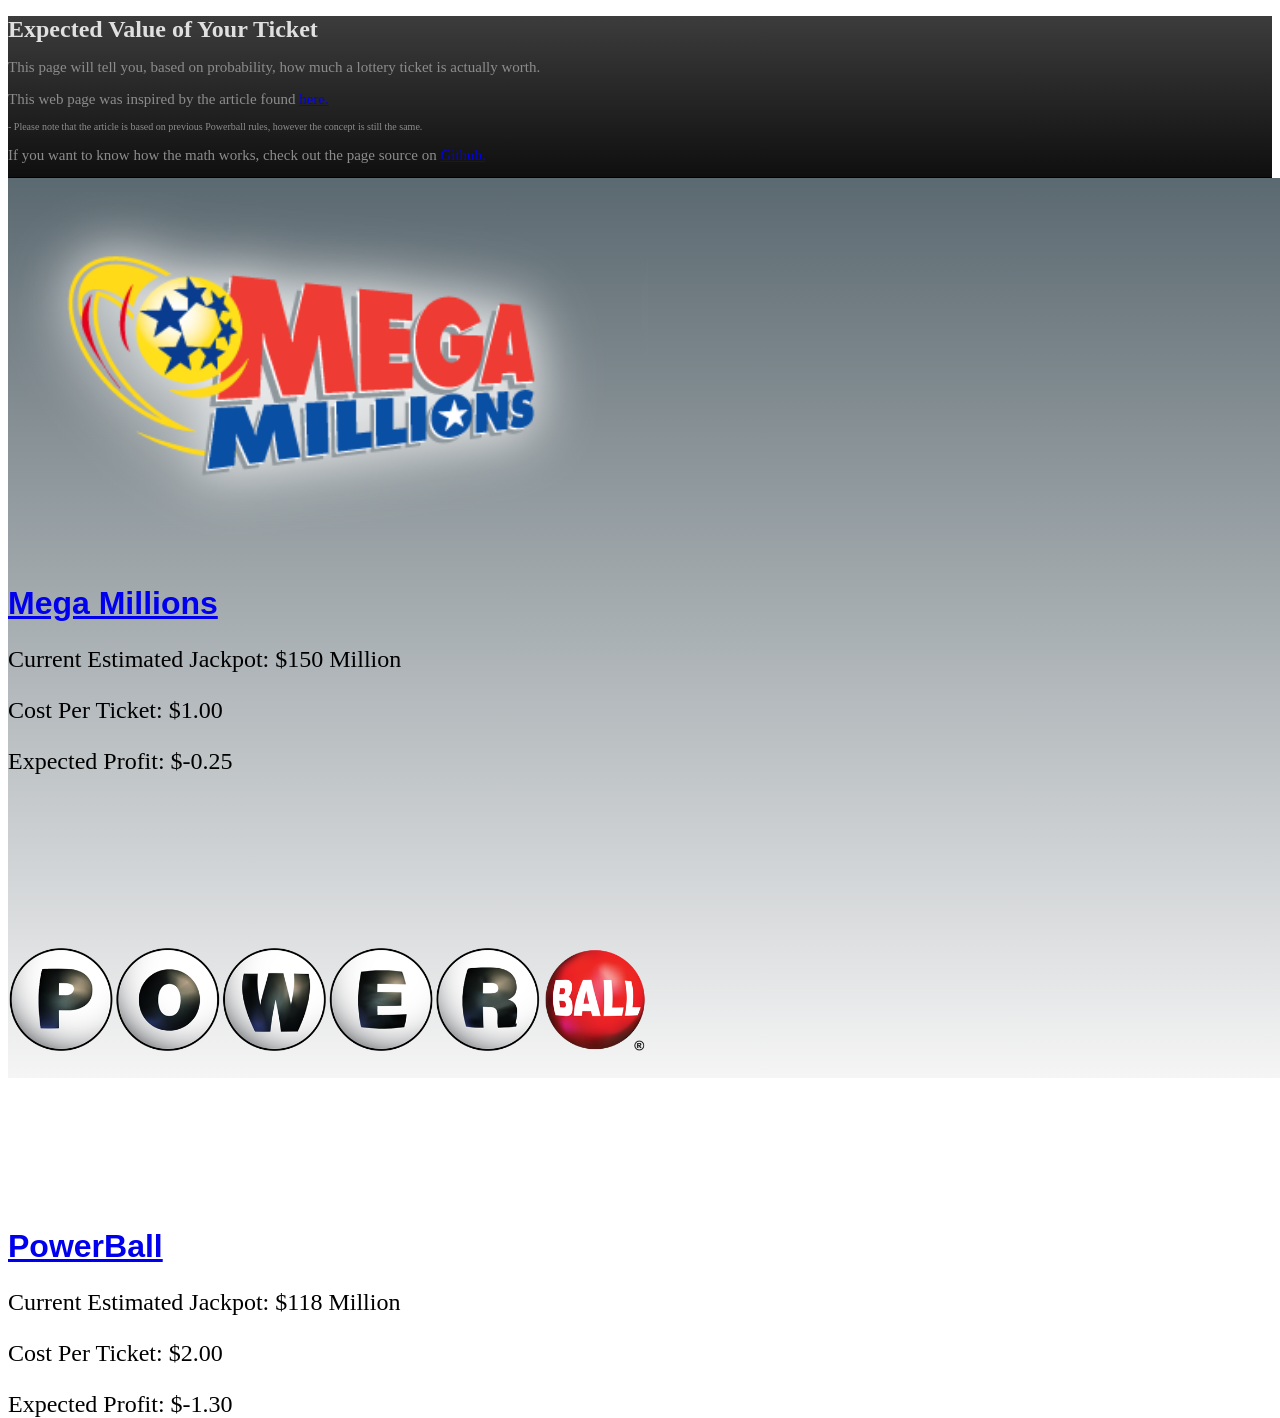
==== index.html @ 7845a8ab "Working fetch for powerball" ====
<!DOCTYPE html>
<html lang="en">
    <head>
        <meta charset="utf-8">
        <meta http-equiv="X-UA-Compatible" content="IE=edge">
        <meta name="viewport" content="width=device-width, initial-scale=1">

        <link rel="shortcut icon" href="src/favicon.ico" type="image/x-icon" />
        <title>Lottery Ticket Expected Value</title>

        <!-- Bootstrap -->
        <link href="bootstrap/css/bootstrap.min.css" rel="stylesheet">
        <link rel="stylesheet" href="main.css">
        <!-- HTML5 shim and Respond.js for IE8 support of HTML5 elements and media queries -->
        <!--[if lt IE 9]>-->
        <script src="https://oss.maxcdn.com/html5shiv/3.7.3/html5shiv.min.js"></script>
        <script src="https://oss.maxcdn.com/respond/1.4.2/respond.min.js"></script>
        <![endif]-->

        <!-- jQuery (necessary for Bootstrap's JavaScript plugins) -->
        <script src="https://ajax.googleapis.com/ajax/libs/jquery/1.12.4/jquery.min.js"></script>
        <!-- Include all compiled plugins (below), or include individual files as needed -->
        <script src="bootstrap/js/bootstrap.min.js"></script>
        <script src="CalculateValue.js"></script>

    </head>

    <body>
    <div class="title">
        <div class="container">
            <h1>Expected Value of Your Ticket</h1>
            <p>This page will tell you, based on probability, how much a lottery ticket is actually worth.</p>
            <div class="moreInfo">
                <p id="1">This web page was inspired by the article found
                    <a href="http://www.businessinsider.com/heres-when-math-says-you-should-start-to-care-about-powerball-2013-9">here.</a>
                </p>
                <p id="finePrint">- Please note that the article is based on previous Powerball rules, however the concept is still the same.</p>
                <p id="2">If you want to know how the math works, check out the page source on
                    <a href="https://github.com/bquinn17/LotteryTicket">Github.</a>
                </p>
            </div>
        </div>
    </div>
    <div class="body">
            <div class="container">
                <div class="row">
                    <div class="col-md-6">
                        <div class="MMheader">
                            <img src="src/MMLogo.png" vspace="14" style='width: 50%; object-fit: contain'/>
                            <h1><a href="http://www.megamillions.com/">Mega Millions</a></h1>
                            <p id="m_jackpot">Current Estimated Jackpot: $</p>
                            <!--Option to select <p>Cash Option: $13 million</p>-->
                            <p id="m_price">Cost Per Ticket: $</p>
                            <p id="m_value">Expected Profit: $</p>
                        </div>
                        <!--<div class="calculations">
                            <h1>Show me the math!!</h1>
                        </div>
                        <div class="MMTable">
                            <img src="src/MMWinningTable.png" style='height: 100%; width: 75%; object-fit: contain'/>
                        </div>-->
                    </div>
                    <div class="col-md-6">
                        <div class="PBheader">
                            <img src="src/PBLogo.png" style='width: 50%; object-fit: contain'/>
                            <h1><a href="https://www.powerball.com/">PowerBall</a></h1>
                            <p id="p_jackpot">Current Estimated Jackpot: $</p>
                            <!-- Option to select <p>$330.6 Million Cash Value</p> -->
                            <p id="p_price">Cost Per Ticket: $</p>
                            <!-- <p>Number of tickets you purchase-->
                            <p id="p_value">Expected Profit: $</p>
                        </div>
                        <!--<div class="calculations">
                            <h1>Show me the math!!</h1>
                        </div>
                        <div class="MMTable">
                            <img src="src/PBWinningTable.png" style='height: 100%; width: 75%; object-fit: contain'/>
                        </div>-->
                    </div>
                </div>
            </div>
        </div>
        <script>
            function initializeValues(data) {
                calculateValue("m", data.megamillions, 1, 1);
                calculateValue("p", data.powerball, 2, 1);
            }

            fetch("data/current_jackpots.json")
                .then(function(response) {
                    if (!response.ok) {
                        throw new Error("Unable to load jackpot values.");
                    }
                    return response.json();
                })
                .then(function(data) {
                    initializeValues(data);
                })
                .catch(function() {
                    // Fallback values if the Python endpoint is unavailable.
                    initializeValues({
                        megamillions: 0.0,
                        powerball: 0.0
                    });
                });
        </script>
    </body>
</html>
---- main.css ----
.title {
    /*#232d32*/
    background: linear-gradient(#3c3c3c, #0f0f0f);
    border-bottom: 1px solid #000000;
    text-align-all: center;
    font-family: "Helvetica Neue", serif;
}

.title h1 {
    color: #e0e0e0;
    font-size: 24px;
    font-weight: bold;
    align-content: center;
}

.title p {
    color: #8c8c8c;
    font-size: 15px;
    margin-bottom: 13px;
}

.title .moreInfo #finePrint{
    font-size: 10px;
}

.body {
    height: 100%;
    min-height: 80%;
    width: 100%;
    position: absolute;
    background: linear-gradient(#5b6970, whitesmoke);
    /*background: linear-gradient(#204d74, #99ccff);*/
    font-size: 24px;
}

.body h1 {
    font-family: 'Shift', sans-serif;
    font-size: 32px;
    font-weight: bold;
}
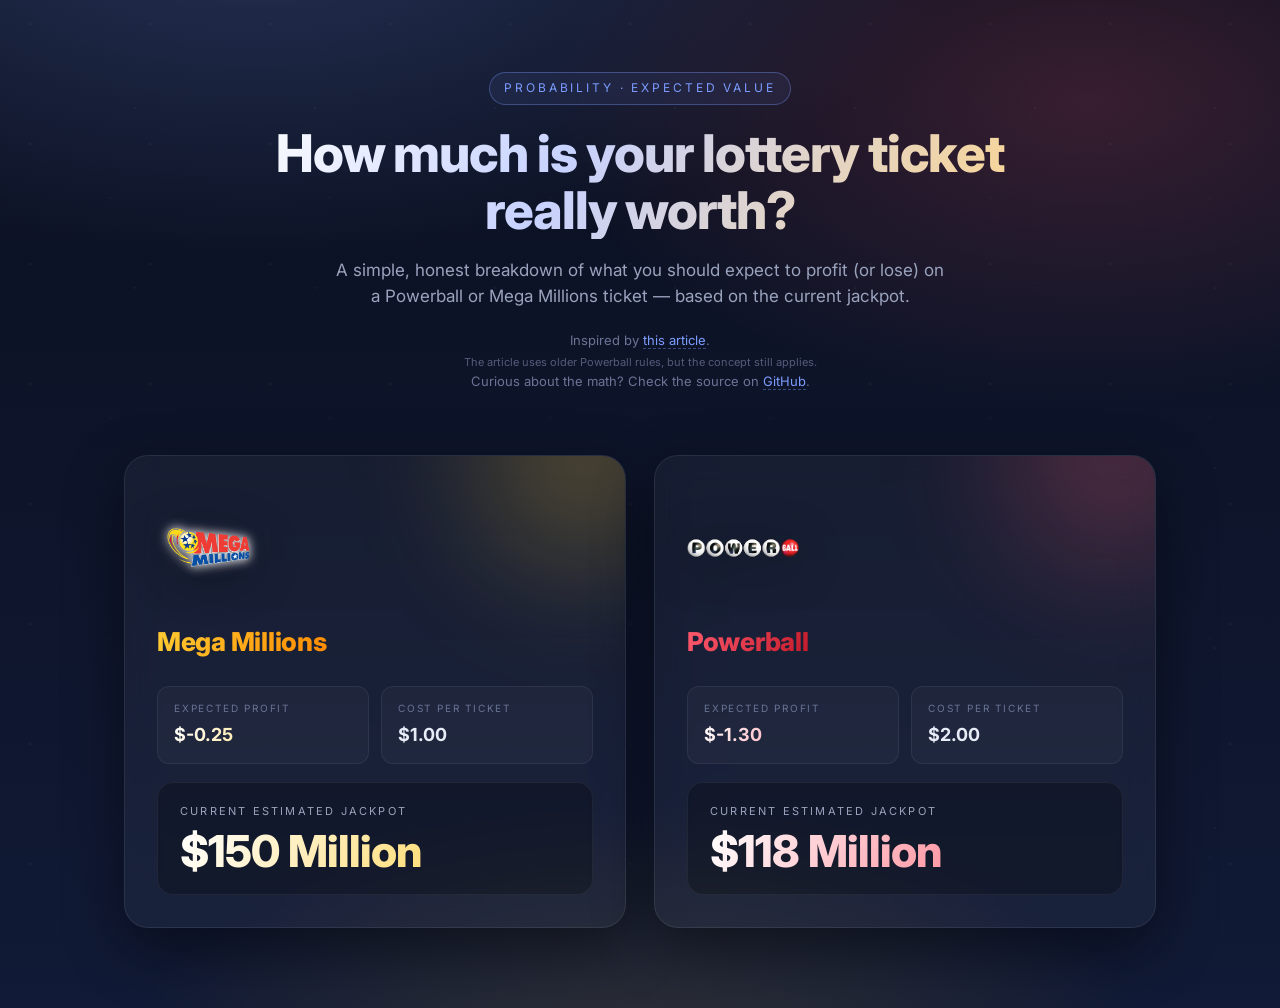
==== commit cf0f78f8: "Refresh UI and remove dependence on Bootstrap" ====
--- a/index.html
+++ b/index.html
@@ -2,84 +2,84 @@
 <html lang="en">
     <head>
         <meta charset="utf-8">
-        <meta http-equiv="X-UA-Compatible" content="IE=edge">
         <meta name="viewport" content="width=device-width, initial-scale=1">
 
-        <link rel="shortcut icon" href="src/favicon.ico" type="image/x-icon" />
+        <link rel="shortcut icon" href="images/favicon.ico" type="image/x-icon" />
         <title>Lottery Ticket Expected Value</title>
 
-        <!-- Bootstrap -->
-        <link href="bootstrap/css/bootstrap.min.css" rel="stylesheet">
+        <link rel="preconnect" href="https://fonts.googleapis.com">
+        <link rel="preconnect" href="https://fonts.gstatic.com" crossorigin>
+        <link href="https://fonts.googleapis.com/css2?family=Inter:wght@400;600;700;800&display=swap" rel="stylesheet">
+
         <link rel="stylesheet" href="main.css">
-        <!-- HTML5 shim and Respond.js for IE8 support of HTML5 elements and media queries -->
-        <!--[if lt IE 9]>-->
-        <script src="https://oss.maxcdn.com/html5shiv/3.7.3/html5shiv.min.js"></script>
-        <script src="https://oss.maxcdn.com/respond/1.4.2/respond.min.js"></script>
-        <![endif]-->
-
-        <!-- jQuery (necessary for Bootstrap's JavaScript plugins) -->
-        <script src="https://ajax.googleapis.com/ajax/libs/jquery/1.12.4/jquery.min.js"></script>
-        <!-- Include all compiled plugins (below), or include individual files as needed -->
-        <script src="bootstrap/js/bootstrap.min.js"></script>
-        <script src="CalculateValue.js"></script>
-
+        <script src="src/CalculateValue.js"></script>
     </head>
 
     <body>
-    <div class="title">
-        <div class="container">
-            <h1>Expected Value of Your Ticket</h1>
-            <p>This page will tell you, based on probability, how much a lottery ticket is actually worth.</p>
-            <div class="moreInfo">
-                <p id="1">This web page was inspired by the article found
-                    <a href="http://www.businessinsider.com/heres-when-math-says-you-should-start-to-care-about-powerball-2013-9">here.</a>
+        <header class="hero">
+            <span class="eyebrow">Probability · Expected Value</span>
+            <h1>How much is your lottery ticket really worth?</h1>
+            <p class="lede">
+                A simple, honest breakdown of what you should expect to profit (or lose)
+                on a Powerball or Mega Millions ticket &mdash; based on the current jackpot.
+            </p>
+            <div class="more-info">
+                <p>Inspired by
+                    <a href="http://www.businessinsider.com/heres-when-math-says-you-should-start-to-care-about-powerball-2013-9">this article</a>.
                 </p>
-                <p id="finePrint">- Please note that the article is based on previous Powerball rules, however the concept is still the same.</p>
-                <p id="2">If you want to know how the math works, check out the page source on
-                    <a href="https://github.com/bquinn17/LotteryTicket">Github.</a>
+                <p class="fine-print">The article uses older Powerball rules, but the concept still applies.</p>
+                <p>Curious about the math? Check the source on
+                    <a href="https://github.com/bquinn17/LotteryTicket">GitHub</a>.
                 </p>
             </div>
-        </div>
-    </div>
-    <div class="body">
-            <div class="container">
-                <div class="row">
-                    <div class="col-md-6">
-                        <div class="MMheader">
-                            <img src="src/MMLogo.png" vspace="14" style='width: 50%; object-fit: contain'/>
-                            <h1><a href="http://www.megamillions.com/">Mega Millions</a></h1>
-                            <p id="m_jackpot">Current Estimated Jackpot: $</p>
-                            <!--Option to select <p>Cash Option: $13 million</p>-->
-                            <p id="m_price">Cost Per Ticket: $</p>
-                            <p id="m_value">Expected Profit: $</p>
-                        </div>
-                        <!--<div class="calculations">
-                            <h1>Show me the math!!</h1>
-                        </div>
-                        <div class="MMTable">
-                            <img src="src/MMWinningTable.png" style='height: 100%; width: 75%; object-fit: contain'/>
-                        </div>-->
+        </header>
+
+        <main class="cards">
+            <article class="card mm">
+                <div class="logo"><img src="images/MMLogo.png" alt="Mega Millions logo"></div>
+                <h2><a href="http://www.megamillions.com/">Mega Millions</a></h2>
+
+                <div class="stats">
+                    <div class="stat profit">
+                        <div class="stat-label">Expected Profit</div>
+                        <div class="stat-value" id="m_value">$</div>
                     </div>
-                    <div class="col-md-6">
-                        <div class="PBheader">
-                            <img src="src/PBLogo.png" style='width: 50%; object-fit: contain'/>
-                            <h1><a href="https://www.powerball.com/">PowerBall</a></h1>
-                            <p id="p_jackpot">Current Estimated Jackpot: $</p>
-                            <!-- Option to select <p>$330.6 Million Cash Value</p> -->
-                            <p id="p_price">Cost Per Ticket: $</p>
-                            <!-- <p>Number of tickets you purchase-->
-                            <p id="p_value">Expected Profit: $</p>
-                        </div>
-                        <!--<div class="calculations">
-                            <h1>Show me the math!!</h1>
-                        </div>
-                        <div class="MMTable">
-                            <img src="src/PBWinningTable.png" style='height: 100%; width: 75%; object-fit: contain'/>
-                        </div>-->
+                    <div class="stat">
+                        <div class="stat-label">Cost Per Ticket</div>
+                        <div class="stat-value" id="m_price">$</div>
                     </div>
                 </div>
-            </div>
-        </div>
+
+                <div class="jackpot-block">
+                    <div class="jackpot-label">Current Estimated Jackpot</div>
+                    <div class="jackpot-value" id="m_jackpot">$</div>
+                </div>
+
+            </article>
+
+            <article class="card pb">
+                <div class="logo"><img src="images/PBLogo.png" alt="Powerball logo"></div>
+                <h2><a href="https://www.powerball.com/">Powerball</a></h2>
+
+                <div class="stats">
+                    <div class="stat profit">
+                        <div class="stat-label">Expected Profit</div>
+                        <div class="stat-value" id="p_value">$</div>
+                    </div>
+                    <div class="stat">
+                        <div class="stat-label">Cost Per Ticket</div>
+                        <div class="stat-value" id="p_price">$</div>
+                    </div>
+                </div>
+
+                <div class="jackpot-block">
+                    <div class="jackpot-label">Current Estimated Jackpot</div>
+                    <div class="jackpot-value" id="p_jackpot">$</div>
+                </div>
+
+            </article>
+        </main>
+
         <script>
             function initializeValues(data) {
                 calculateValue("m", data.megamillions, 1, 1);
@@ -97,11 +97,7 @@
                     initializeValues(data);
                 })
                 .catch(function() {
-                    // Fallback values if the Python endpoint is unavailable.
-                    initializeValues({
-                        megamillions: 0.0,
-                        powerball: 0.0
-                    });
+                    initializeValues({ megamillions: 0.0, powerball: 0.0 });
                 });
         </script>
     </body>
--- a/main.css
+++ b/main.css
@@ -1,40 +1,372 @@
-.title {
-    /*#232d32*/
-    background: linear-gradient(#3c3c3c, #0f0f0f);
-    border-bottom: 1px solid #000000;
-    text-align-all: center;
-    font-family: "Helvetica Neue", serif;
-}
-
-.title h1 {
-    color: #e0e0e0;
-    font-size: 24px;
-    font-weight: bold;
-    align-content: center;
-}
-
-.title p {
-    color: #8c8c8c;
-    font-size: 15px;
-    margin-bottom: 13px;
-}
-
-.title .moreInfo #finePrint{
-    font-size: 10px;
-}
-
-.body {
-    height: 100%;
-    min-height: 80%;
-    width: 100%;
-    position: absolute;
-    background: linear-gradient(#5b6970, whitesmoke);
-    /*background: linear-gradient(#204d74, #99ccff);*/
-    font-size: 24px;
-}
-
-.body h1 {
-    font-family: 'Shift', sans-serif;
-    font-size: 32px;
-    font-weight: bold;
-}+:root {
+    --bg-0: #0b1020;
+    --bg-1: #111a36;
+    --bg-2: #1a2550;
+    --text: #e8ecf7;
+    --text-dim: #9aa3bd;
+    --muted: #6b7494;
+    --accent: #7c9cff;
+    --mm-1: #ffcc33;
+    --mm-2: #ff8a00;
+    --pb-1: #ff5a6e;
+    --pb-2: #c21a2a;
+    --card-bg: rgba(255, 255, 255, 0.04);
+    --card-border: rgba(255, 255, 255, 0.08);
+    --shadow: 0 20px 60px rgba(0, 0, 0, 0.45);
+}
+
+* {
+    box-sizing: border-box;
+    margin: 0;
+    padding: 0;
+}
+
+html, body {
+    min-height: 100%;
+    background: var(--bg-0);
+    color: var(--text);
+    font-family: "Inter", "Segoe UI", -apple-system, BlinkMacSystemFont, "Helvetica Neue", Arial, sans-serif;
+    -webkit-font-smoothing: antialiased;
+    line-height: 1.55;
+    overflow-x: hidden;
+}
+
+body {
+    background:
+        radial-gradient(1200px 600px at 20% -10%, rgba(124, 156, 255, 0.25), transparent 60%),
+        radial-gradient(900px 500px at 85% 10%, rgba(255, 90, 110, 0.18), transparent 60%),
+        radial-gradient(900px 500px at 50% 110%, rgba(255, 204, 51, 0.15), transparent 60%),
+        linear-gradient(180deg, var(--bg-0), var(--bg-1));
+    position: relative;
+}
+
+body::before {
+    content: "";
+    position: fixed;
+    inset: 0;
+    background-image:
+        radial-gradient(circle at 25% 20%, rgba(255, 255, 255, 0.08) 1px, transparent 1px),
+        radial-gradient(circle at 75% 60%, rgba(255, 255, 255, 0.06) 1px, transparent 1px),
+        radial-gradient(circle at 50% 90%, rgba(255, 255, 255, 0.05) 1px, transparent 1px);
+    background-size: 120px 120px, 180px 180px, 220px 220px;
+    pointer-events: none;
+    opacity: 0.6;
+    animation: drift 40s linear infinite;
+    z-index: 0;
+}
+
+@keyframes drift {
+    0%   { transform: translate3d(0, 0, 0); }
+    50%  { transform: translate3d(-30px, -20px, 0); }
+    100% { transform: translate3d(0, 0, 0); }
+}
+
+main, header {
+    position: relative;
+    z-index: 1;
+}
+
+.hero {
+    text-align: center;
+    padding: 72px 24px 48px;
+    max-width: 860px;
+    margin: 0 auto;
+    animation: fadeUp 1.4s cubic-bezier(0.2, 0.7, 0.2, 1) both;
+}
+
+.eyebrow {
+    display: inline-block;
+    font-size: 12px;
+    letter-spacing: 0.24em;
+    text-transform: uppercase;
+    color: var(--accent);
+    padding: 6px 14px;
+    border: 1px solid rgba(124, 156, 255, 0.35);
+    border-radius: 999px;
+    background: rgba(124, 156, 255, 0.08);
+    margin-bottom: 20px;
+}
+
+.hero h1 {
+    font-size: clamp(32px, 5vw, 52px);
+    font-weight: 800;
+    letter-spacing: -0.02em;
+    line-height: 1.1;
+    margin-bottom: 18px;
+    background: linear-gradient(120deg, #ffffff 0%, #c7d2ff 40%, #ffd68a 100%);
+    -webkit-background-clip: text;
+    background-clip: text;
+    color: transparent;
+}
+
+.hero p.lede {
+    font-size: 17px;
+    color: var(--text-dim);
+    max-width: 620px;
+    margin: 0 auto 20px;
+}
+
+.more-info {
+    font-size: 13px;
+    color: var(--muted);
+    max-width: 620px;
+    margin: 0 auto;
+}
+
+.more-info a {
+    color: var(--accent);
+    text-decoration: none;
+    border-bottom: 1px dashed rgba(124, 156, 255, 0.4);
+    transition: border-color 0.2s ease, color 0.2s ease;
+}
+
+.more-info a:hover {
+    color: #a8bfff;
+    border-bottom-color: #a8bfff;
+}
+
+.fine-print {
+    font-size: 11px;
+    opacity: 0.75;
+    margin-top: 4px;
+}
+
+.cards {
+    display: grid;
+    grid-template-columns: repeat(2, minmax(0, 1fr));
+    gap: 28px;
+    max-width: 1080px;
+    margin: 16px auto 80px;
+    padding: 0 24px;
+}
+
+@media (max-width: 780px) {
+    .cards {
+        grid-template-columns: 1fr;
+    }
+    .hero {
+        padding: 56px 20px 32px;
+    }
+}
+
+.card {
+    position: relative;
+    padding: 36px 32px 32px;
+    border-radius: 24px;
+    background: var(--card-bg);
+    border: 1px solid var(--card-border);
+    backdrop-filter: blur(14px);
+    -webkit-backdrop-filter: blur(14px);
+    box-shadow: var(--shadow);
+    overflow: hidden;
+    transition: transform 0.6s cubic-bezier(0.2, 0.7, 0.2, 1),
+                box-shadow 0.6s ease,
+                border-color 0.6s ease;
+    animation: fadeUp 1.6s cubic-bezier(0.2, 0.7, 0.2, 1) both;
+}
+
+.card.mm { animation-delay: 0.35s; }
+.card.pb { animation-delay: 0.6s; }
+
+.card::before {
+    content: "";
+    position: absolute;
+    inset: -1px;
+    border-radius: inherit;
+    padding: 1px;
+    background: linear-gradient(140deg, transparent, rgba(255, 255, 255, 0.15), transparent 60%);
+    -webkit-mask: linear-gradient(#000 0 0) content-box, linear-gradient(#000 0 0);
+    mask: linear-gradient(#000 0 0) content-box, linear-gradient(#000 0 0);
+    -webkit-mask-composite: xor;
+    mask-composite: exclude;
+    pointer-events: none;
+}
+
+.card::after {
+    content: "";
+    position: absolute;
+    top: -40%;
+    right: -30%;
+    width: 380px;
+    height: 380px;
+    border-radius: 50%;
+    filter: blur(60px);
+    opacity: 0.35;
+    pointer-events: none;
+    transition: opacity 0.7s ease, transform 1s ease;
+}
+
+.card.mm::after {
+    background: radial-gradient(circle, var(--mm-1), transparent 60%);
+}
+
+.card.pb::after {
+    background: radial-gradient(circle, var(--pb-1), transparent 60%);
+}
+
+.card:hover {
+    transform: translateY(-6px);
+    border-color: rgba(255, 255, 255, 0.18);
+    box-shadow: 0 30px 80px rgba(0, 0, 0, 0.55);
+}
+
+.card:hover::after {
+    opacity: 0.55;
+    transform: scale(1.08);
+}
+
+.logo {
+    width: 112px;
+    height: 112px;
+    display: flex;
+    align-items: center;
+    justify-content: center;
+    margin-bottom: 18px;
+    animation: float 9s ease-in-out infinite;
+}
+
+.logo img {
+    max-width: 100%;
+    max-height: 100%;
+    object-fit: contain;
+    filter: drop-shadow(0 8px 24px rgba(0, 0, 0, 0.4));
+}
+
+.card.pb .logo { animation-delay: -4.5s; }
+
+@keyframes float {
+    0%, 100% { transform: translateY(0); }
+    50%      { transform: translateY(-8px); }
+}
+
+.card h2 {
+    font-size: 26px;
+    font-weight: 800;
+    letter-spacing: -0.01em;
+    margin-bottom: 24px;
+}
+
+.card h2 a {
+    text-decoration: none;
+    background: linear-gradient(120deg, var(--grad-1, #fff), var(--grad-2, #ccc));
+    -webkit-background-clip: text;
+    background-clip: text;
+    color: transparent;
+    transition: opacity 0.2s ease;
+}
+
+.card.mm h2 a { --grad-1: var(--mm-1); --grad-2: var(--mm-2); }
+.card.pb h2 a { --grad-1: var(--pb-1); --grad-2: var(--pb-2); }
+
+.card h2 a:hover { opacity: 0.85; }
+
+.jackpot-block {
+    padding: 20px 22px;
+    border-radius: 16px;
+    background: rgba(0, 0, 0, 0.25);
+    border: 1px solid rgba(255, 255, 255, 0.06);
+    position: relative;
+    overflow: hidden;
+}
+
+.jackpot-block::before {
+    content: "";
+    position: absolute;
+    inset: 0;
+    background: linear-gradient(90deg, transparent, rgba(255, 255, 255, 0.08), transparent);
+    transform: translateX(-100%);
+    animation: shimmer 6.5s ease-in-out infinite;
+    pointer-events: none;
+}
+
+@keyframes shimmer {
+    0%, 100% { transform: translateX(-100%); }
+    50%      { transform: translateX(100%); }
+}
+
+.jackpot-label {
+    font-size: 11px;
+    letter-spacing: 0.2em;
+    text-transform: uppercase;
+    color: var(--text-dim);
+    margin-bottom: 8px;
+}
+
+.jackpot-value {
+    font-size: clamp(32px, 5vw, 44px);
+    font-weight: 800;
+    letter-spacing: -0.02em;
+    line-height: 1.05;
+    background: linear-gradient(120deg, #ffffff, var(--grad-1, #fff));
+    -webkit-background-clip: text;
+    background-clip: text;
+    color: transparent;
+    animation: pulse 5s ease-in-out infinite;
+}
+
+.card.mm .jackpot-value { --grad-1: var(--mm-1); }
+.card.pb .jackpot-value { --grad-1: var(--pb-1); }
+
+@keyframes pulse {
+    0%, 100% { filter: brightness(1); }
+    50%      { filter: brightness(1.15); }
+}
+
+.stats {
+    display: grid;
+    grid-template-columns: 1fr 1fr;
+    gap: 12px;
+    margin-bottom: 18px;
+}
+
+.stat {
+    padding: 14px 16px;
+    border-radius: 12px;
+    background: rgba(255, 255, 255, 0.03);
+    border: 1px solid rgba(255, 255, 255, 0.06);
+    transition: background 0.45s ease, border-color 0.45s ease, transform 0.45s ease;
+    position: relative;
+    overflow: hidden;
+}
+
+.stat:hover {
+    background: rgba(255, 255, 255, 0.06);
+    border-color: rgba(255, 255, 255, 0.12);
+}
+
+.stat-label {
+    font-size: 10px;
+    letter-spacing: 0.18em;
+    text-transform: uppercase;
+    color: var(--muted);
+    margin-bottom: 4px;
+}
+
+.stat-value {
+    font-size: 18px;
+    font-weight: 700;
+    color: var(--text);
+}
+
+.stat.profit .stat-value {
+    background: linear-gradient(120deg, #ffffff, var(--grad-1, #fff));
+    -webkit-background-clip: text;
+    background-clip: text;
+    color: transparent;
+}
+
+.card.mm .stat.profit .stat-value { --grad-1: var(--mm-1); }
+.card.pb .stat.profit .stat-value { --grad-1: var(--pb-1); }
+
+@keyframes fadeUp {
+    from { opacity: 0; transform: translateY(24px); }
+    to   { opacity: 1; transform: translateY(0); }
+}
+
+@media (prefers-reduced-motion: reduce) {
+    *, *::before, *::after {
+        animation-duration: 0.001s !important;
+        animation-iteration-count: 1 !important;
+        transition-duration: 0.001s !important;
+    }
+}
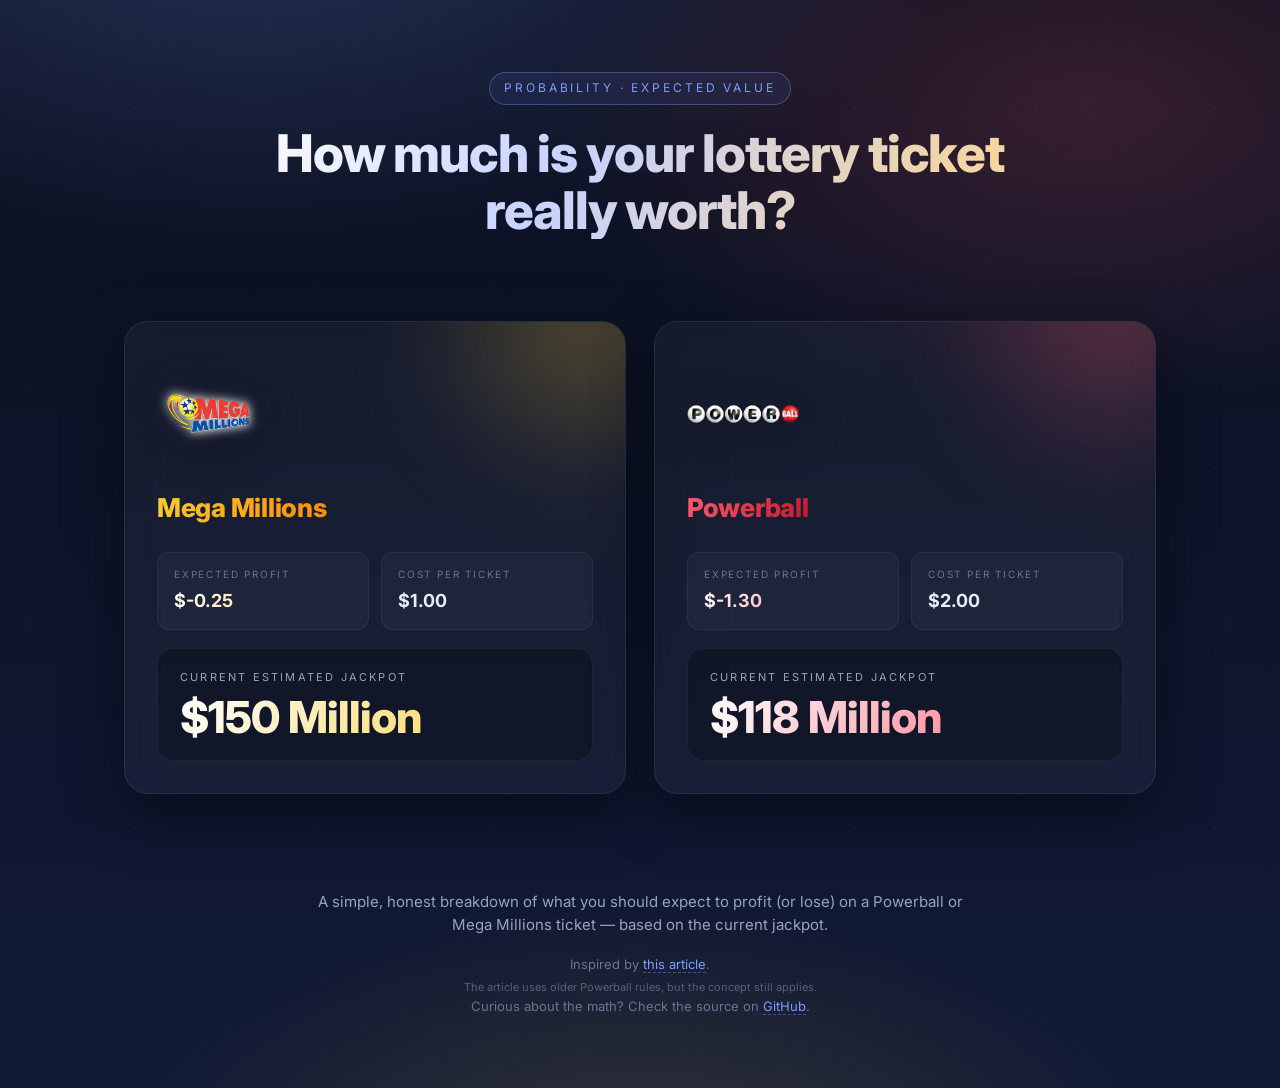
==== commit a252b70d: "Improved look of the site" ====
--- a/index.html
+++ b/index.html
@@ -19,19 +19,6 @@
         <header class="hero">
             <span class="eyebrow">Probability · Expected Value</span>
             <h1>How much is your lottery ticket really worth?</h1>
-            <p class="lede">
-                A simple, honest breakdown of what you should expect to profit (or lose)
-                on a Powerball or Mega Millions ticket &mdash; based on the current jackpot.
-            </p>
-            <div class="more-info">
-                <p>Inspired by
-                    <a href="http://www.businessinsider.com/heres-when-math-says-you-should-start-to-care-about-powerball-2013-9">this article</a>.
-                </p>
-                <p class="fine-print">The article uses older Powerball rules, but the concept still applies.</p>
-                <p>Curious about the math? Check the source on
-                    <a href="https://github.com/bquinn17/LotteryTicket">GitHub</a>.
-                </p>
-            </div>
         </header>
 
         <main class="cards">
@@ -80,6 +67,22 @@
             </article>
         </main>
 
+        <footer class="page-footer">
+            <p class="lede">
+                A simple, honest breakdown of what you should expect to profit (or lose)
+                on a Powerball or Mega Millions ticket &mdash; based on the current jackpot.
+            </p>
+            <div class="more-info">
+                <p>Inspired by
+                    <a href="http://www.businessinsider.com/heres-when-math-says-you-should-start-to-care-about-powerball-2013-9">this article</a>.
+                </p>
+                <p class="fine-print">The article uses older Powerball rules, but the concept still applies.</p>
+                <p>Curious about the math? Check the source on
+                    <a href="https://github.com/bquinn17/LotteryTicket">GitHub</a>.
+                </p>
+            </div>
+        </footer>
+
         <script>
             function initializeValues(data) {
                 calculateValue("m", data.megamillions, 1, 1);
--- a/main.css
+++ b/main.css
@@ -61,9 +61,24 @@
     100% { transform: translate3d(0, 0, 0); }
 }
 
-main, header {
+main, header, footer {
     position: relative;
     z-index: 1;
+}
+
+.page-footer {
+    max-width: 720px;
+    margin: 0 auto;
+    padding: 16px 24px 72px;
+    text-align: center;
+    animation: fadeUp 1.4s cubic-bezier(0.2, 0.7, 0.2, 1) both;
+    animation-delay: 0.75s;
+}
+
+.page-footer .lede {
+    font-size: 15px;
+    color: var(--text-dim);
+    margin-bottom: 18px;
 }
 
 .hero {
@@ -269,16 +284,6 @@
     overflow: hidden;
 }
 
-.jackpot-block::before {
-    content: "";
-    position: absolute;
-    inset: 0;
-    background: linear-gradient(90deg, transparent, rgba(255, 255, 255, 0.08), transparent);
-    transform: translateX(-100%);
-    animation: shimmer 6.5s ease-in-out infinite;
-    pointer-events: none;
-}
-
 @keyframes shimmer {
     0%, 100% { transform: translateX(-100%); }
     50%      { transform: translateX(100%); }
@@ -301,7 +306,6 @@
     -webkit-background-clip: text;
     background-clip: text;
     color: transparent;
-    animation: pulse 5s ease-in-out infinite;
 }
 
 .card.mm .jackpot-value { --grad-1: var(--mm-1); }
@@ -348,11 +352,22 @@
     color: var(--text);
 }
 
+.stat.profit::before {
+    content: "";
+    position: absolute;
+    inset: 0;
+    background: linear-gradient(90deg, transparent, rgba(255, 255, 255, 0.08), transparent);
+    transform: translateX(-100%);
+    animation: shimmer 6.5s ease-in-out infinite;
+    pointer-events: none;
+}
+
 .stat.profit .stat-value {
     background: linear-gradient(120deg, #ffffff, var(--grad-1, #fff));
     -webkit-background-clip: text;
     background-clip: text;
     color: transparent;
+    animation: pulse 5s ease-in-out infinite;
 }
 
 .card.mm .stat.profit .stat-value { --grad-1: var(--mm-1); }
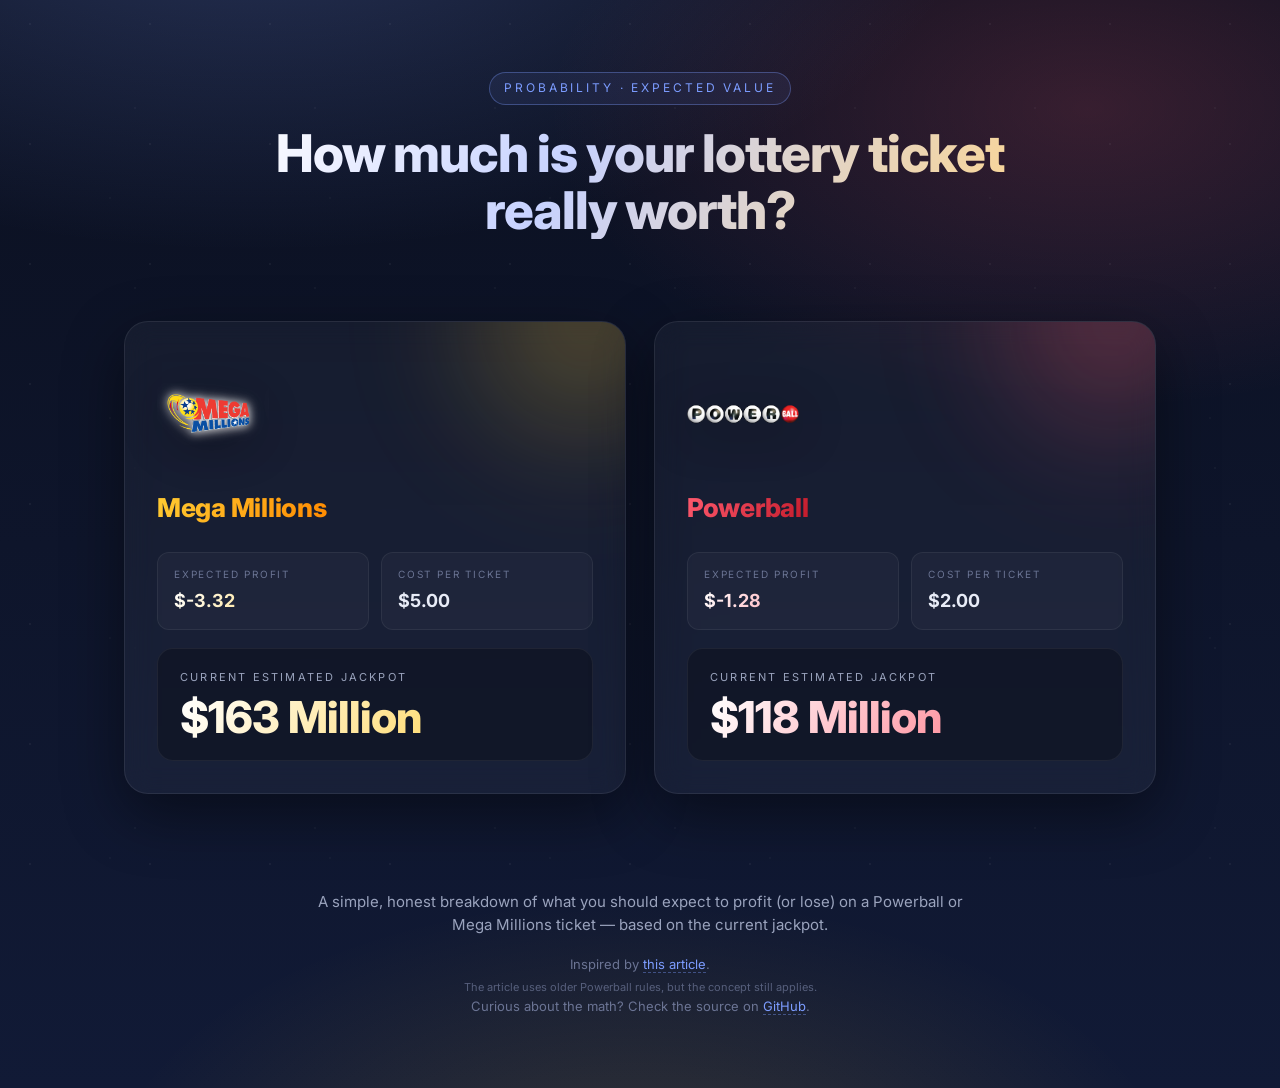
==== commit cec71680: "Update calculations based on current rules" ====
--- a/index.html
+++ b/index.html
@@ -85,8 +85,8 @@
 
         <script>
             function initializeValues(data) {
-                calculateValue("m", data.megamillions, 1, 1);
-                calculateValue("p", data.powerball, 2, 1);
+                calculateValue("m", data.megamillions, 1);
+                calculateValue("p", data.powerball, 1);
             }
 
             fetch("data/current_jackpots.json")
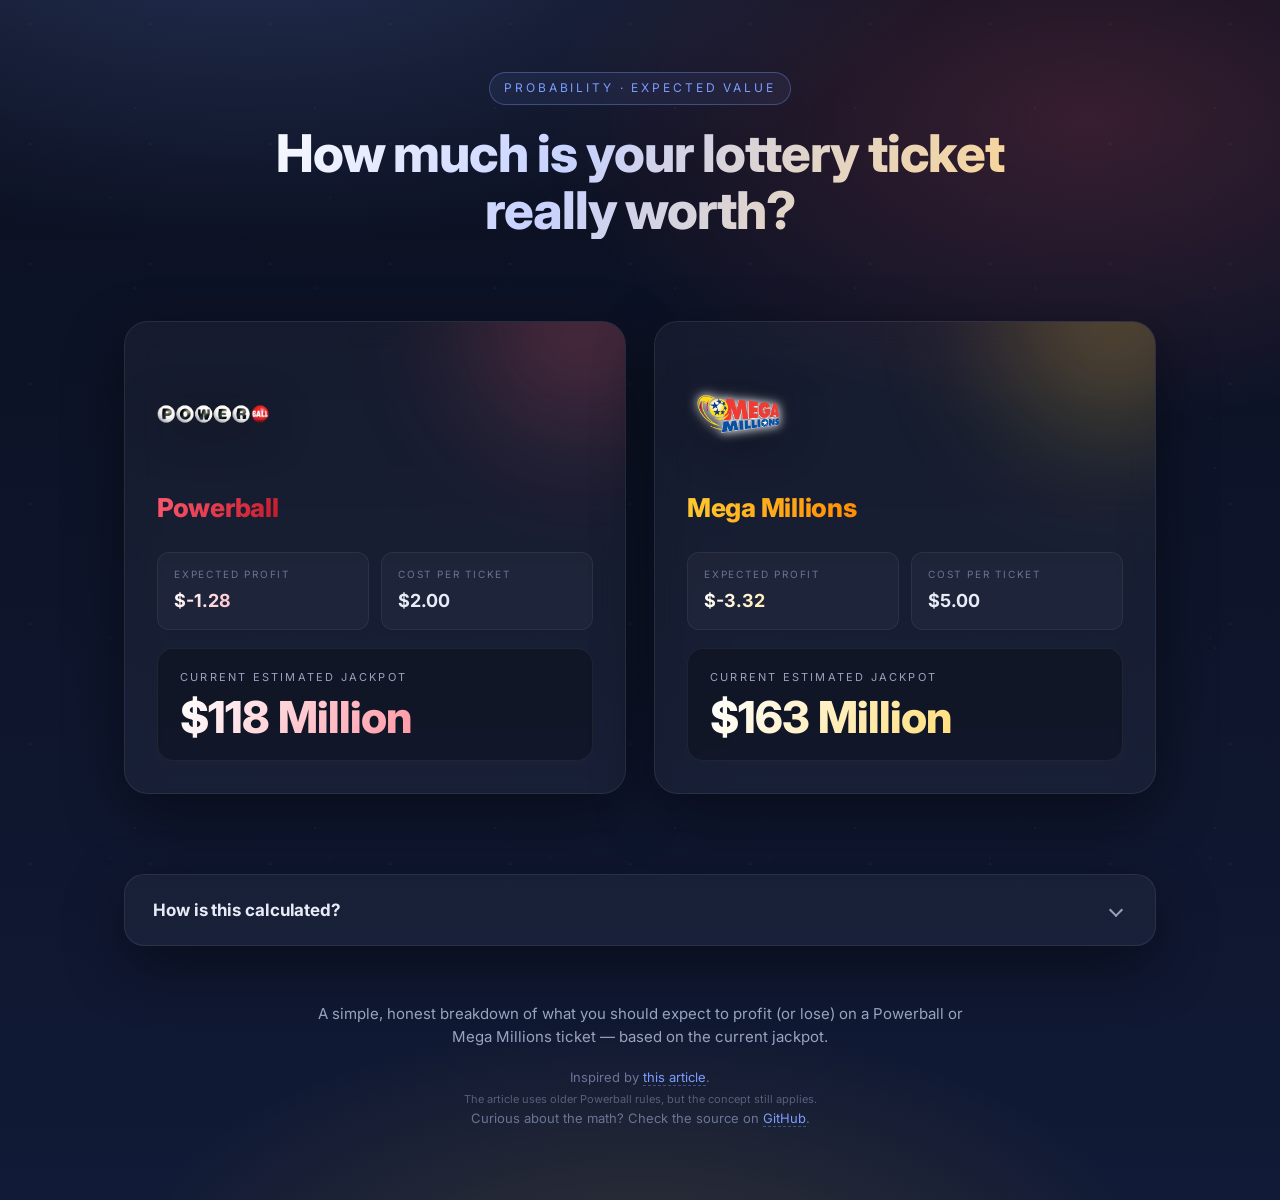
==== commit f4ebf25f: "Add explaination on page and github job" ====
--- a/index.html
+++ b/index.html
@@ -22,6 +22,28 @@
         </header>
 
         <main class="cards">
+            <article class="card pb">
+                <div class="logo"><img src="images/PBLogo.png" alt="Powerball logo"></div>
+                <h2><a href="https://www.powerball.com/">Powerball</a></h2>
+
+                <div class="stats">
+                    <div class="stat profit">
+                        <div class="stat-label">Expected Profit</div>
+                        <div class="stat-value" id="p_value">$</div>
+                    </div>
+                    <div class="stat">
+                        <div class="stat-label">Cost Per Ticket</div>
+                        <div class="stat-value" id="p_price">$</div>
+                    </div>
+                </div>
+
+                <div class="jackpot-block">
+                    <div class="jackpot-label">Current Estimated Jackpot</div>
+                    <div class="jackpot-value" id="p_jackpot">$</div>
+                </div>
+
+            </article>
+
             <article class="card mm">
                 <div class="logo"><img src="images/MMLogo.png" alt="Mega Millions logo"></div>
                 <h2><a href="http://www.megamillions.com/">Mega Millions</a></h2>
@@ -43,29 +65,120 @@
                 </div>
 
             </article>
-
-            <article class="card pb">
-                <div class="logo"><img src="images/PBLogo.png" alt="Powerball logo"></div>
-                <h2><a href="https://www.powerball.com/">Powerball</a></h2>
-
-                <div class="stats">
-                    <div class="stat profit">
-                        <div class="stat-label">Expected Profit</div>
-                        <div class="stat-value" id="p_value">$</div>
-                    </div>
-                    <div class="stat">
-                        <div class="stat-label">Cost Per Ticket</div>
-                        <div class="stat-value" id="p_price">$</div>
-                    </div>
-                </div>
-
-                <div class="jackpot-block">
-                    <div class="jackpot-label">Current Estimated Jackpot</div>
-                    <div class="jackpot-value" id="p_jackpot">$</div>
-                </div>
-
-            </article>
         </main>
+
+        <section class="explainer">
+            <details>
+                <summary>
+                    <span class="summary-text">How is this calculated?</span>
+                    <span class="chevron" aria-hidden="true"></span>
+                </summary>
+
+                <div class="explainer-body">
+                    <p>
+                        Expected value (EV) is the average profit you'd make per ticket if
+                        you played the same drawing infinitely many times. It's the sum of
+                        every possible payout, weighted by how likely it is, minus what
+                        the ticket costs. The formula:
+                    </p>
+
+                    <pre class="formula">EV  =  jackpot &times; P(jackpot)
+     +  &Sigma; ( prize<sub>tier</sub> &times; P(tier) )   &mdash; over every non-jackpot prize tier
+     &minus;  ticket price</pre>
+
+                    <p>
+                        The jackpot term grows with the prize, the middle term is a fixed
+                        contribution from all the smaller prizes, and the last term is what
+                        you always pay. EV turns positive only when the jackpot gets large
+                        enough to outweigh the ticket cost.
+                    </p>
+
+                    <h3>The fixed pieces</h3>
+                    <p>
+                        Every drawing uses the same odds and the same non-jackpot prize
+                        amounts, so the middle term is a constant per game. Computed from
+                        the official prize tables:
+                    </p>
+
+                    <div class="explainer-grid">
+                        <div class="explainer-card">
+                            <h4>Powerball <span class="muted">($2 ticket)</span></h4>
+                            <p class="muted">Jackpot odds: 1 in 292,201,338</p>
+                            <div class="table-scroll">
+                                <table>
+                                    <thead>
+                                        <tr><th>Match</th><th>Prize</th><th>Odds (1 in)</th><th>EV contribution</th></tr>
+                                    </thead>
+                                    <tbody>
+                                        <tr><td>5 white</td><td>$1,000,000</td><td>11,688,053</td><td>$0.0856</td></tr>
+                                        <tr><td>4 white + PB</td><td>$50,000</td><td>913,129</td><td>$0.0548</td></tr>
+                                        <tr><td>4 white</td><td>$100</td><td>36,525</td><td>$0.0027</td></tr>
+                                        <tr><td>3 white + PB</td><td>$100</td><td>14,494</td><td>$0.0069</td></tr>
+                                        <tr><td>3 white</td><td>$7</td><td>580</td><td>$0.0121</td></tr>
+                                        <tr><td>2 white + PB</td><td>$7</td><td>701</td><td>$0.0100</td></tr>
+                                        <tr><td>1 white + PB</td><td>$4</td><td>92</td><td>$0.0435</td></tr>
+                                        <tr><td>PB only</td><td>$4</td><td>38</td><td>$0.1044</td></tr>
+                                    </tbody>
+                                    <tfoot>
+                                        <tr><td colspan="3">Sum of non-jackpot EV</td><td>$0.32</td></tr>
+                                    </tfoot>
+                                </table>
+                            </div>
+                        </div>
+
+                        <div class="explainer-card">
+                            <h4>Mega Millions <span class="muted">($5 ticket)</span></h4>
+                            <p class="muted">Jackpot odds: 1 in 290,472,336</p>
+                            <p class="muted small">
+                                Every ticket gets a random multiplier (2X, 3X, 4X, 5X, or 10X)
+                                that scales every non-jackpot prize. Expected multiplier &asymp; 3.00,
+                                already baked into the prizes below.
+                            </p>
+                            <div class="table-scroll">
+                                <table>
+                                    <thead>
+                                        <tr><th>Match</th><th>Avg. prize</th><th>Odds (1 in)</th><th>EV contribution</th></tr>
+                                    </thead>
+                                    <tbody>
+                                        <tr><td>5 white</td><td>$3,001,467</td><td>12,629,232</td><td>$0.2377</td></tr>
+                                        <tr><td>4 white + MB</td><td>$30,015</td><td>893,761</td><td>$0.0336</td></tr>
+                                        <tr><td>4 white</td><td>$1,501</td><td>38,859</td><td>$0.0386</td></tr>
+                                        <tr><td>3 white + MB</td><td>$600</td><td>13,965</td><td>$0.0430</td></tr>
+                                        <tr><td>3 white</td><td>$30</td><td>607</td><td>$0.0494</td></tr>
+                                        <tr><td>2 white + MB</td><td>$30</td><td>665</td><td>$0.0451</td></tr>
+                                        <tr><td>1 white + MB</td><td>$21</td><td>86</td><td>$0.2443</td></tr>
+                                        <tr><td>MB only</td><td>$15</td><td>35</td><td>$0.4288</td></tr>
+                                    </tbody>
+                                    <tfoot>
+                                        <tr><td colspan="3">Sum of non-jackpot EV</td><td>$1.12</td></tr>
+                                    </tfoot>
+                                </table>
+                            </div>
+                        </div>
+                    </div>
+
+                    <h3>Putting it together</h3>
+                    <p>
+                        Plug the current jackpot in. For Powerball, EV = jackpot &divide; 292,201,338
+                        + $0.32 &minus; $2. For Mega Millions, EV = jackpot &divide; 290,472,336
+                        + $1.12 &minus; $5. The break-even jackpot &mdash; where EV crosses zero
+                        before any other adjustments &mdash; is roughly $491M for Powerball and
+                        $1.13B for Mega Millions.
+                    </p>
+
+                    <h3>What this number doesn't include</h3>
+                    <ul>
+                        <li><strong>Taxes.</strong> Federal withholding alone is ~37% on large prizes, plus state tax in most places. Real after-tax EV is materially lower.</li>
+                        <li><strong>Lump sum vs. annuity.</strong> Advertised jackpots are the 30-year annuity. The cash option is typically about half.</li>
+                        <li><strong>Splitting the jackpot.</strong> When jackpots get huge, more tickets get sold, which raises the chance of multiple winners splitting the pot.</li>
+                    </ul>
+                    <p class="muted small">
+                        Each of these pushes the true EV down. Treat the number on this page
+                        as a generous upper bound.
+                    </p>
+                </div>
+            </details>
+        </section>
 
         <footer class="page-footer">
             <p class="lede">
--- a/main.css
+++ b/main.css
@@ -180,8 +180,8 @@
     animation: fadeUp 1.6s cubic-bezier(0.2, 0.7, 0.2, 1) both;
 }
 
-.card.mm { animation-delay: 0.35s; }
-.card.pb { animation-delay: 0.6s; }
+.card.mm { animation-delay: 0.6s; }
+.card.pb { animation-delay: 0.35s; }
 
 .card::before {
     content: "";
@@ -373,6 +373,207 @@
 .card.mm .stat.profit .stat-value { --grad-1: var(--mm-1); }
 .card.pb .stat.profit .stat-value { --grad-1: var(--pb-1); }
 
+.explainer {
+    max-width: 1080px;
+    margin: 0 auto 40px;
+    padding: 0 24px;
+    position: relative;
+    z-index: 1;
+    animation: fadeUp 1.6s cubic-bezier(0.2, 0.7, 0.2, 1) both;
+    animation-delay: 0.85s;
+}
+
+.explainer details {
+    border-radius: 20px;
+    background: var(--card-bg);
+    border: 1px solid var(--card-border);
+    backdrop-filter: blur(14px);
+    -webkit-backdrop-filter: blur(14px);
+    box-shadow: var(--shadow);
+    overflow: hidden;
+}
+
+.explainer summary {
+    list-style: none;
+    cursor: pointer;
+    padding: 22px 28px;
+    display: flex;
+    align-items: center;
+    justify-content: space-between;
+    gap: 16px;
+    user-select: none;
+    transition: background 0.2s ease;
+}
+
+.explainer summary::-webkit-details-marker { display: none; }
+
+.explainer summary:hover {
+    background: rgba(255, 255, 255, 0.03);
+}
+
+.explainer .summary-text {
+    font-size: 17px;
+    font-weight: 700;
+    letter-spacing: -0.005em;
+    color: var(--text);
+}
+
+.explainer .chevron {
+    width: 10px;
+    height: 10px;
+    border-right: 2px solid var(--text-dim);
+    border-bottom: 2px solid var(--text-dim);
+    transform: rotate(45deg);
+    transition: transform 0.25s ease;
+    margin-right: 6px;
+}
+
+.explainer details[open] .chevron {
+    transform: rotate(-135deg);
+}
+
+.explainer-body {
+    padding: 4px 28px 28px;
+    color: var(--text-dim);
+    font-size: 14px;
+    line-height: 1.65;
+}
+
+.explainer-body p {
+    margin-bottom: 14px;
+}
+
+.explainer-body h3 {
+    font-size: 15px;
+    font-weight: 700;
+    color: var(--text);
+    margin: 22px 0 10px;
+    letter-spacing: -0.005em;
+}
+
+.explainer-body h4 {
+    font-size: 14px;
+    font-weight: 700;
+    color: var(--text);
+    margin-bottom: 4px;
+}
+
+.explainer-body ul {
+    padding-left: 20px;
+    margin-bottom: 14px;
+}
+
+.explainer-body li {
+    margin-bottom: 6px;
+}
+
+.explainer-body strong {
+    color: var(--text);
+    font-weight: 600;
+}
+
+.explainer-body .muted {
+    color: var(--muted);
+}
+
+.explainer-body .small {
+    font-size: 12px;
+}
+
+.formula {
+    font-family: "SFMono-Regular", "Menlo", "Consolas", monospace;
+    font-size: 13px;
+    line-height: 1.6;
+    color: var(--text);
+    background: rgba(0, 0, 0, 0.3);
+    border: 1px solid rgba(255, 255, 255, 0.06);
+    border-radius: 12px;
+    padding: 16px 18px;
+    margin: 6px 0 18px;
+    overflow-x: auto;
+    -webkit-overflow-scrolling: touch;
+    white-space: pre;
+}
+
+.explainer-grid {
+    display: grid;
+    grid-template-columns: repeat(2, minmax(0, 1fr));
+    gap: 16px;
+    margin: 8px 0 8px;
+}
+
+@media (max-width: 780px) {
+    .explainer-grid {
+        grid-template-columns: 1fr;
+    }
+}
+
+.explainer-card {
+    padding: 18px 18px 12px;
+    border-radius: 14px;
+    background: rgba(0, 0, 0, 0.22);
+    border: 1px solid rgba(255, 255, 255, 0.06);
+    min-width: 0;
+}
+
+.explainer-card p {
+    margin-bottom: 8px;
+}
+
+.explainer-card .table-scroll {
+    margin: 10px -18px 0;
+    padding: 0 18px;
+    overflow-x: auto;
+    -webkit-overflow-scrolling: touch;
+    scrollbar-width: thin;
+    scrollbar-color: rgba(255, 255, 255, 0.2) transparent;
+}
+
+.explainer-card .table-scroll::-webkit-scrollbar {
+    height: 6px;
+}
+
+.explainer-card .table-scroll::-webkit-scrollbar-thumb {
+    background: rgba(255, 255, 255, 0.2);
+    border-radius: 3px;
+}
+
+.explainer-card table {
+    width: 100%;
+    border-collapse: collapse;
+    font-size: 12.5px;
+}
+
+.explainer-card th,
+.explainer-card td {
+    padding: 6px 8px;
+    text-align: right;
+    border-bottom: 1px solid rgba(255, 255, 255, 0.05);
+    white-space: nowrap;
+}
+
+.explainer-card th:first-child,
+.explainer-card td:first-child {
+    text-align: left;
+    color: var(--text);
+}
+
+.explainer-card th {
+    font-size: 10px;
+    letter-spacing: 0.12em;
+    text-transform: uppercase;
+    color: var(--muted);
+    font-weight: 600;
+}
+
+.explainer-card tfoot td {
+    border-bottom: none;
+    border-top: 1px solid rgba(255, 255, 255, 0.12);
+    font-weight: 700;
+    color: var(--text);
+    padding-top: 10px;
+}
+
 @keyframes fadeUp {
     from { opacity: 0; transform: translateY(24px); }
     to   { opacity: 1; transform: translateY(0); }
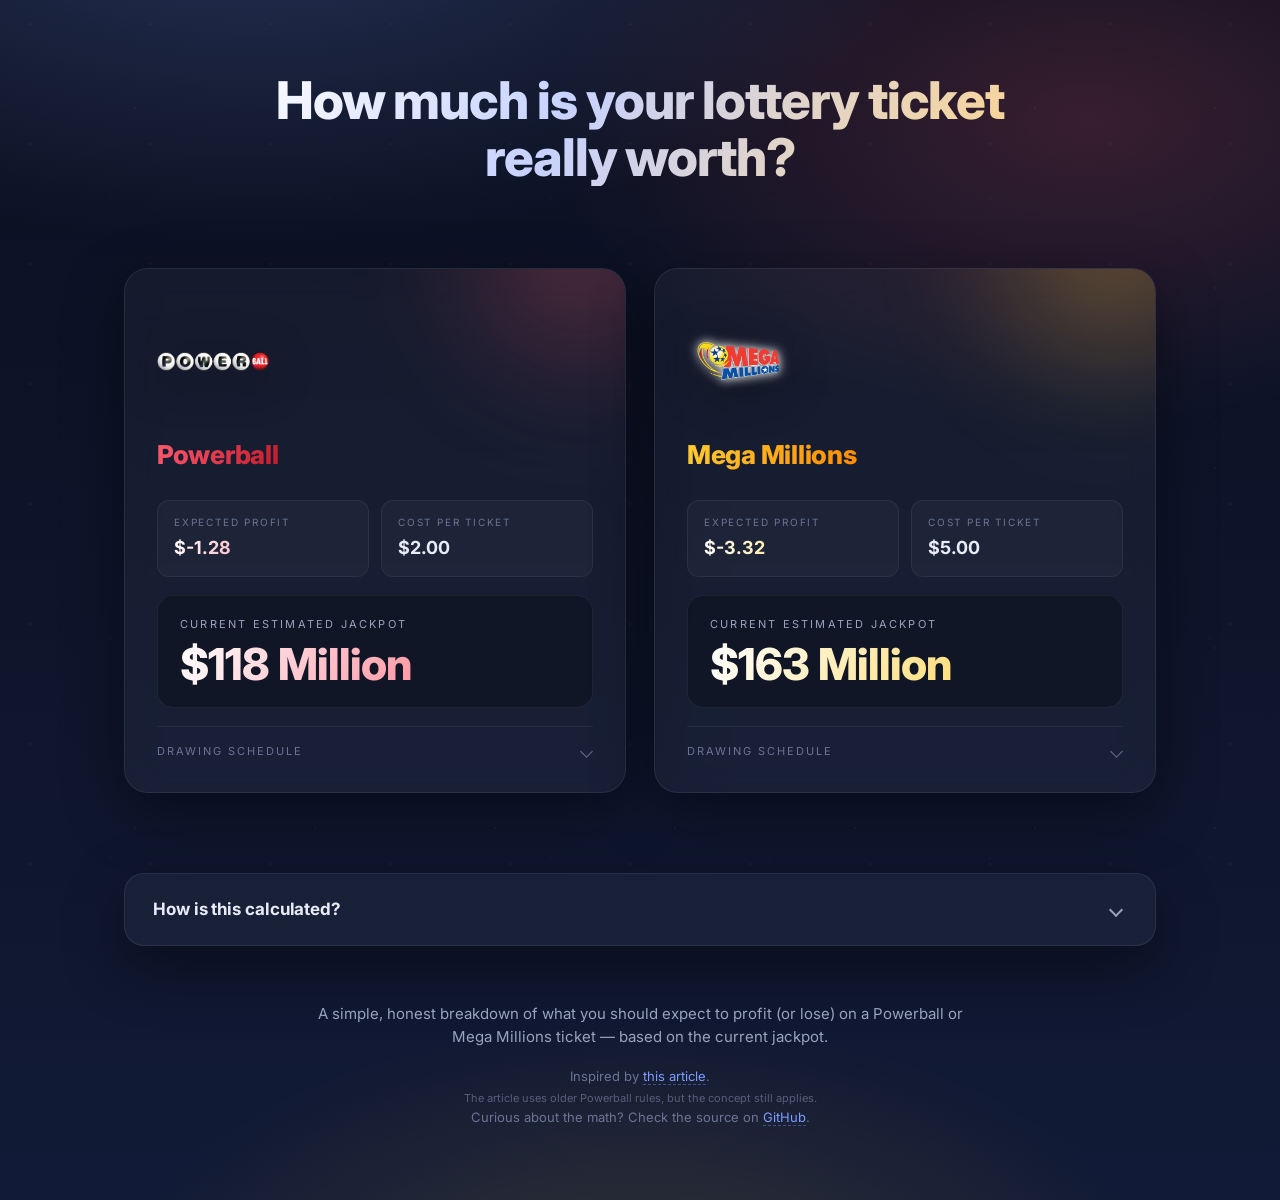
==== commit 5a1308ae: "Update CI and use next drawing schedule" ====
--- a/index.html
+++ b/index.html
@@ -17,7 +17,6 @@
 
     <body>
         <header class="hero">
-            <span class="eyebrow">Probability · Expected Value</span>
             <h1>How much is your lottery ticket really worth?</h1>
         </header>
 
@@ -42,6 +41,24 @@
                     <div class="jackpot-value" id="p_jackpot">$</div>
                 </div>
 
+                <details class="drawing-block">
+                    <summary class="drawing-summary">Drawing Schedule</summary>
+                    <div class="drawing-rows">
+                        <div class="schedule-row">
+                            <span class="schedule-label">Drawing Days</span>
+                            <span class="schedule-value">Monday, Wednesday &amp; Saturday</span>
+                        </div>
+                        <div class="schedule-row">
+                            <span class="schedule-label">Drawing Time</span>
+                            <span class="schedule-value">10:59 PM ET</span>
+                        </div>
+                        <div class="schedule-row">
+                            <span class="schedule-label">Ticket Cutoff</span>
+                            <span class="schedule-value">~10:00 PM ET (varies by state)</span>
+                        </div>
+                    </div>
+                </details>
+
             </article>
 
             <article class="card mm">
@@ -63,6 +80,24 @@
                     <div class="jackpot-label">Current Estimated Jackpot</div>
                     <div class="jackpot-value" id="m_jackpot">$</div>
                 </div>
+
+                <details class="drawing-block">
+                    <summary class="drawing-summary">Drawing Schedule</summary>
+                    <div class="drawing-rows">
+                        <div class="schedule-row">
+                            <span class="schedule-label">Drawing Days</span>
+                            <span class="schedule-value">Tuesday &amp; Friday</span>
+                        </div>
+                        <div class="schedule-row">
+                            <span class="schedule-label">Drawing Time</span>
+                            <span class="schedule-value">11:00 PM ET</span>
+                        </div>
+                        <div class="schedule-row">
+                            <span class="schedule-label">Ticket Cutoff</span>
+                            <span class="schedule-value">~10:45 PM ET (varies by state)</span>
+                        </div>
+                    </div>
+                </details>
 
             </article>
         </main>
@@ -215,6 +250,7 @@
                 .catch(function() {
                     initializeValues({ megamillions: 0.0, powerball: 0.0 });
                 });
+
         </script>
     </body>
 </html>
--- a/main.css
+++ b/main.css
@@ -579,6 +579,73 @@
     to   { opacity: 1; transform: translateY(0); }
 }
 
+.drawing-block {
+    margin-top: 18px;
+    border-top: 1px solid rgba(255, 255, 255, 0.06);
+}
+
+.drawing-summary {
+    list-style: none;
+    cursor: pointer;
+    padding-top: 16px;
+    display: flex;
+    align-items: center;
+    justify-content: space-between;
+    font-size: 11px;
+    letter-spacing: 0.18em;
+    text-transform: uppercase;
+    color: var(--muted);
+    user-select: none;
+    transition: color 0.2s ease;
+}
+
+.drawing-summary::-webkit-details-marker { display: none; }
+
+.drawing-summary::after {
+    content: "";
+    display: inline-block;
+    width: 8px;
+    height: 8px;
+    border-right: 1.5px solid currentColor;
+    border-bottom: 1.5px solid currentColor;
+    transform: rotate(45deg);
+    transition: transform 0.2s ease;
+    margin-right: 2px;
+}
+
+.drawing-block[open] .drawing-summary::after {
+    transform: rotate(-135deg);
+}
+
+.drawing-summary:hover {
+    color: var(--text-dim);
+}
+
+.drawing-rows {
+    display: flex;
+    flex-direction: column;
+    gap: 10px;
+    padding-top: 14px;
+}
+
+.schedule-row {
+    display: flex;
+    flex-direction: column;
+    gap: 2px;
+}
+
+.schedule-label {
+    font-size: 10px;
+    letter-spacing: 0.16em;
+    text-transform: uppercase;
+    color: var(--muted);
+}
+
+.schedule-value {
+    font-size: 13px;
+    color: var(--text);
+}
+
 @media (prefers-reduced-motion: reduce) {
     *, *::before, *::after {
         animation-duration: 0.001s !important;
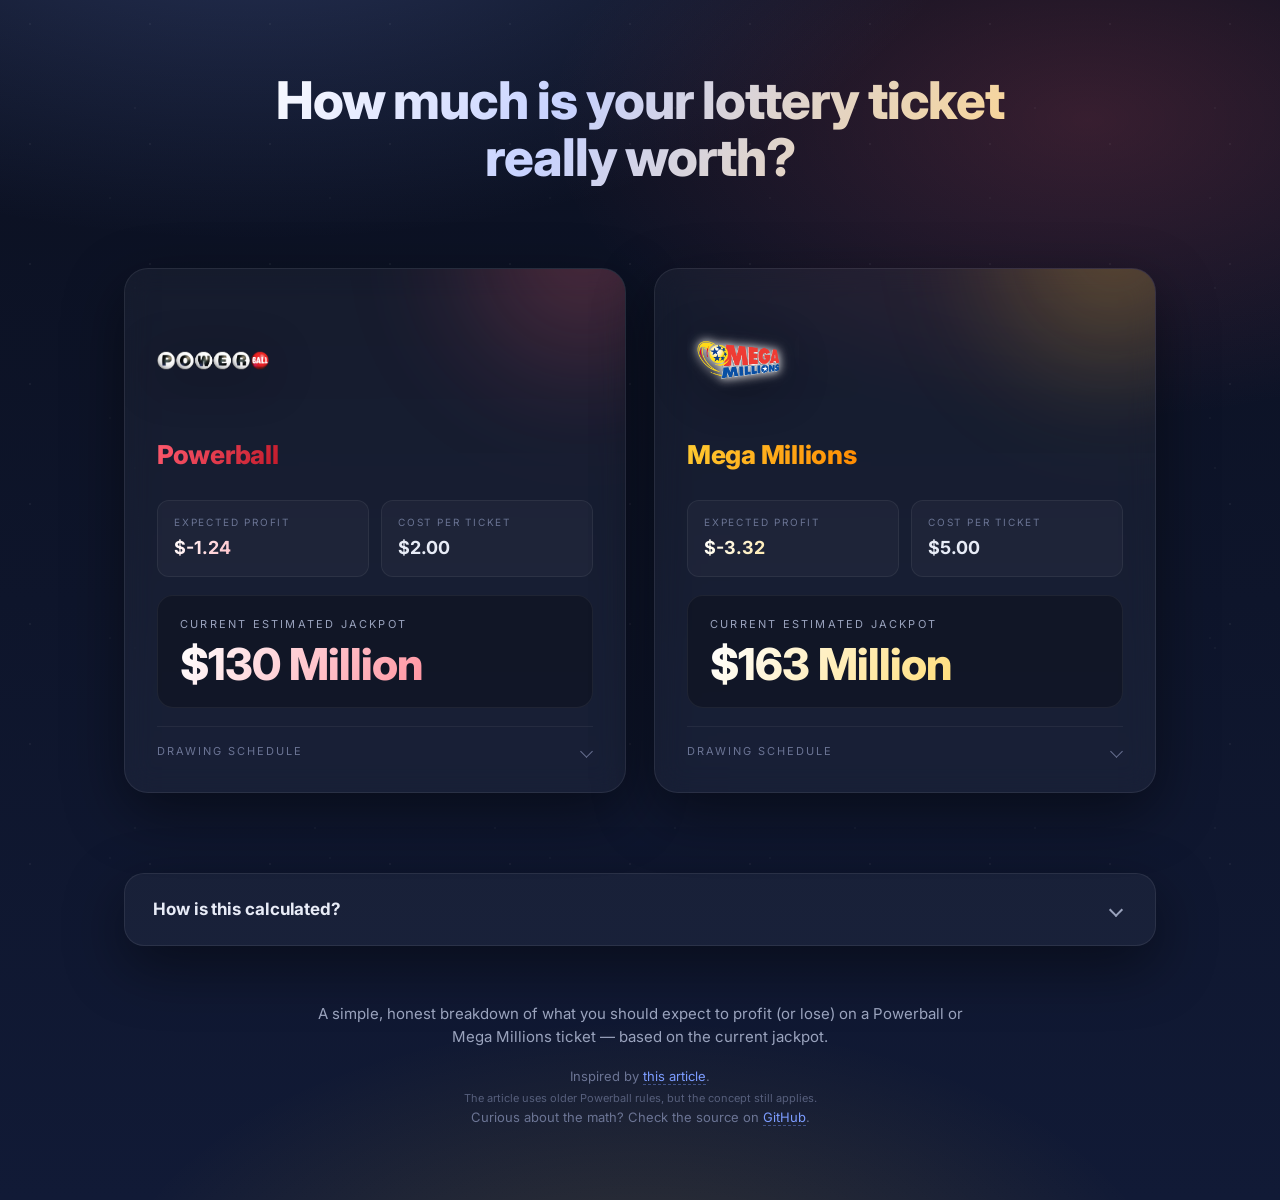
==== commit 90305b18: "Improve drawing schedule dropdown" ====
--- a/index.html
+++ b/index.html
@@ -251,6 +251,33 @@
                     initializeValues({ megamillions: 0.0, powerball: 0.0 });
                 });
 
+            document.querySelectorAll(".drawing-block").forEach(function(details) {
+                var rows = details.querySelector(".drawing-rows");
+                rows.style.maxHeight = "0px";
+
+                details.querySelector(".drawing-summary").addEventListener("click", function(e) {
+                    e.preventDefault();
+                    if (details.open) {
+                        rows.style.maxHeight = rows.scrollHeight + "px";
+                        rows.getBoundingClientRect();
+                        rows.style.maxHeight = "0px";
+                        rows.addEventListener("transitionend", function onEnd() {
+                            rows.removeEventListener("transitionend", onEnd);
+                            details.removeAttribute("open");
+                        });
+                    } else {
+                        details.setAttribute("open", "");
+                        rows.style.maxHeight = "0px";
+                        rows.getBoundingClientRect();
+                        rows.style.maxHeight = rows.scrollHeight + "px";
+                        rows.addEventListener("transitionend", function onEnd() {
+                            rows.removeEventListener("transitionend", onEnd);
+                            rows.style.maxHeight = "";
+                        });
+                    }
+                });
+            });
+
         </script>
     </body>
 </html>
--- a/main.css
+++ b/main.css
@@ -149,6 +149,7 @@
 .cards {
     display: grid;
     grid-template-columns: repeat(2, minmax(0, 1fr));
+    align-items: start;
     gap: 28px;
     max-width: 1080px;
     margin: 16px auto 80px;
@@ -626,6 +627,8 @@
     flex-direction: column;
     gap: 10px;
     padding-top: 14px;
+    overflow: hidden;
+    transition: max-height 0.28s ease;
 }
 
 .schedule-row {
